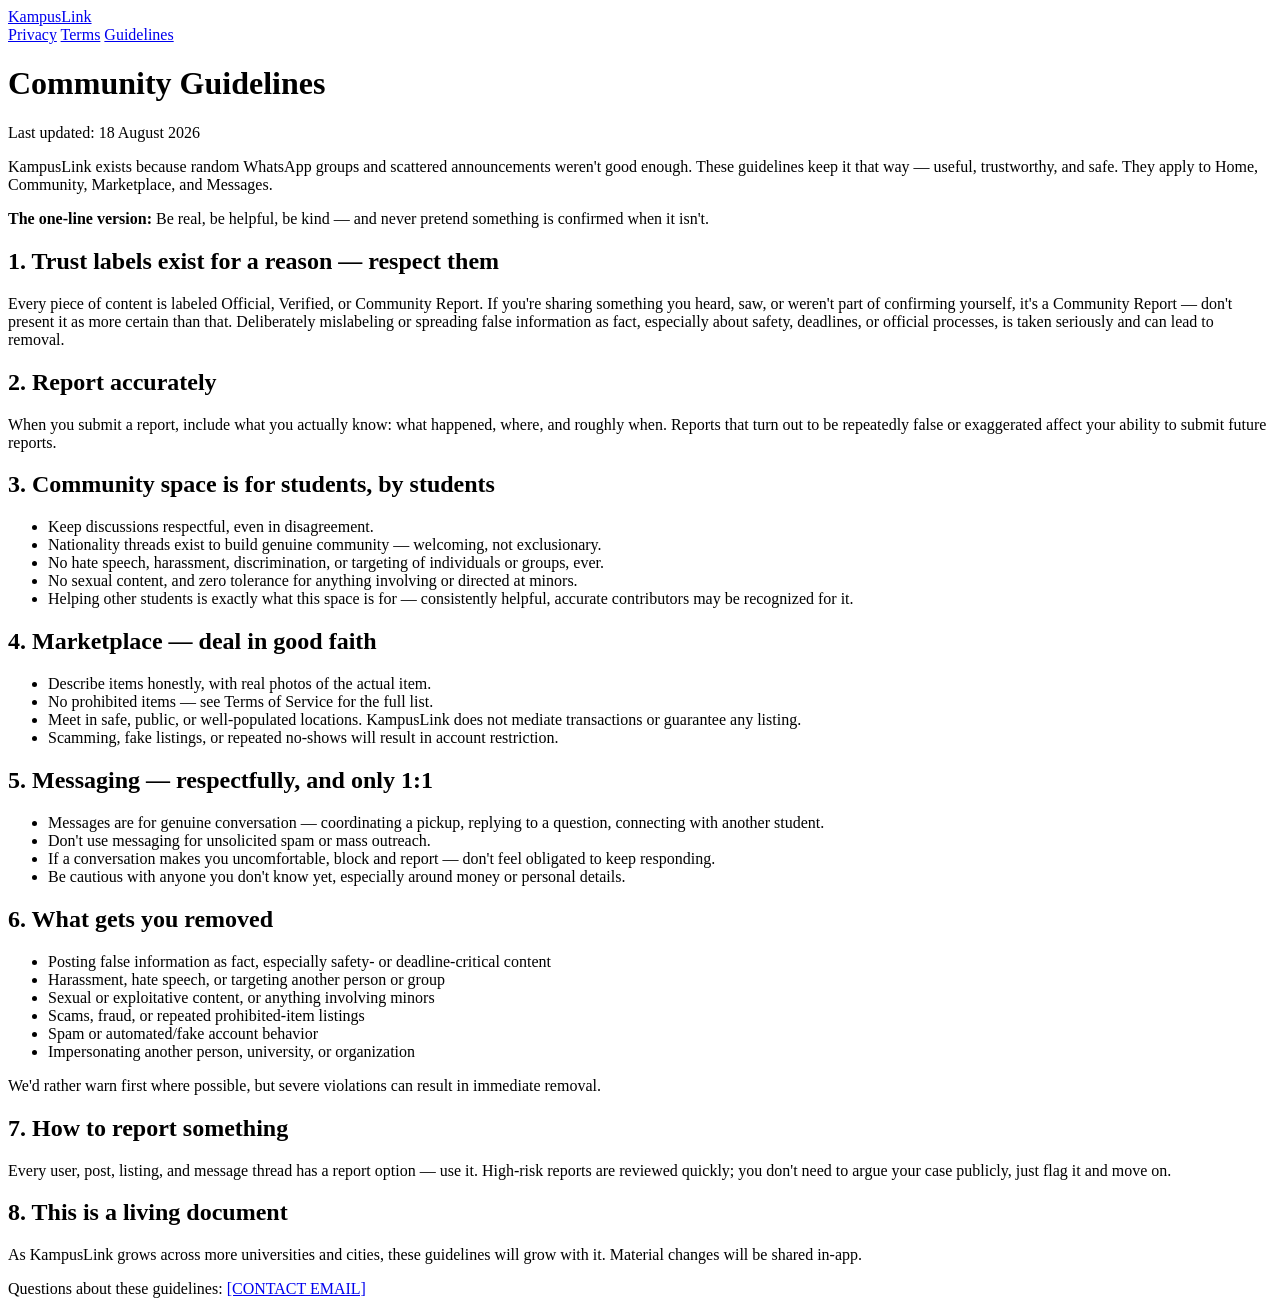
==== community-guidelines.html @ d46591ae "Add community guidelines document This document outlines the community guidelines for KampusLink, de" ====
<!DOCTYPE html>
<html lang="en">
<head>
<meta charset="UTF-8">
<meta name="viewport" content="width=device-width, initial-scale=1.0">
<title>Community Guidelines — KampusLink</title>
<link rel="stylesheet" href="styles.css">
</head>
<body>
<header>
  <a href="/" class="logo"><span class="dot"></span>KampusLink</a>
  <nav>
    <a href="privacy.html">Privacy</a>
    <a href="terms.html">Terms</a>
    <a href="community-guidelines.html" class="active">Guidelines</a>
  </nav>
</header>
<main>
  <h1>Community Guidelines</h1>
  <p class="updated">Last updated: 18 August 2026</p>

  <p>KampusLink exists because random WhatsApp groups and scattered announcements weren't good enough. These guidelines keep it that way — useful, trustworthy, and safe. They apply to Home, Community, Marketplace, and Messages.</p>

  <div class="card"><strong>The one-line version:</strong> Be real, be helpful, be kind — and never pretend something is confirmed when it isn't.</div>

  <h2>1. Trust labels exist for a reason — respect them</h2>
  <p>Every piece of content is labeled Official, Verified, or Community Report. If you're sharing something you heard, saw, or weren't part of confirming yourself, it's a Community Report — don't present it as more certain than that. Deliberately mislabeling or spreading false information as fact, especially about safety, deadlines, or official processes, is taken seriously and can lead to removal.</p>

  <h2>2. Report accurately</h2>
  <p>When you submit a report, include what you actually know: what happened, where, and roughly when. Reports that turn out to be repeatedly false or exaggerated affect your ability to submit future reports.</p>

  <h2>3. Community space is for students, by students</h2>
  <ul>
    <li>Keep discussions respectful, even in disagreement.</li>
    <li>Nationality threads exist to build genuine community — welcoming, not exclusionary.</li>
    <li>No hate speech, harassment, discrimination, or targeting of individuals or groups, ever.</li>
    <li>No sexual content, and zero tolerance for anything involving or directed at minors.</li>
    <li>Helping other students is exactly what this space is for — consistently helpful, accurate contributors may be recognized for it.</li>
  </ul>

  <h2>4. Marketplace — deal in good faith</h2>
  <ul>
    <li>Describe items honestly, with real photos of the actual item.</li>
    <li>No prohibited items — see Terms of Service for the full list.</li>
    <li>Meet in safe, public, or well-populated locations. KampusLink does not mediate transactions or guarantee any listing.</li>
    <li>Scamming, fake listings, or repeated no-shows will result in account restriction.</li>
  </ul>

  <h2>5. Messaging — respectfully, and only 1:1</h2>
  <ul>
    <li>Messages are for genuine conversation — coordinating a pickup, replying to a question, connecting with another student.</li>
    <li>Don't use messaging for unsolicited spam or mass outreach.</li>
    <li>If a conversation makes you uncomfortable, block and report — don't feel obligated to keep responding.</li>
    <li>Be cautious with anyone you don't know yet, especially around money or personal details.</li>
  </ul>

  <h2>6. What gets you removed</h2>
  <ul>
    <li>Posting false information as fact, especially safety- or deadline-critical content</li>
    <li>Harassment, hate speech, or targeting another person or group</li>
    <li>Sexual or exploitative content, or anything involving minors</li>
    <li>Scams, fraud, or repeated prohibited-item listings</li>
    <li>Spam or automated/fake account behavior</li>
    <li>Impersonating another person, university, or organization</li>
  </ul>
  <p>We'd rather warn first where possible, but severe violations can result in immediate removal.</p>

  <h2>7. How to report something</h2>
  <p>Every user, post, listing, and message thread has a report option — use it. High-risk reports are reviewed quickly; you don't need to argue your case publicly, just flag it and move on.</p>

  <h2>8. This is a living document</h2>
  <p>As KampusLink grows across more universities and cities, these guidelines will grow with it. Material changes will be shared in-app.</p>

  <div class="footer-note">Questions about these guidelines: <a href="mailto:hello@kampus-link.com">[CONTACT EMAIL]</a></div>
</main>
</body>
</html>
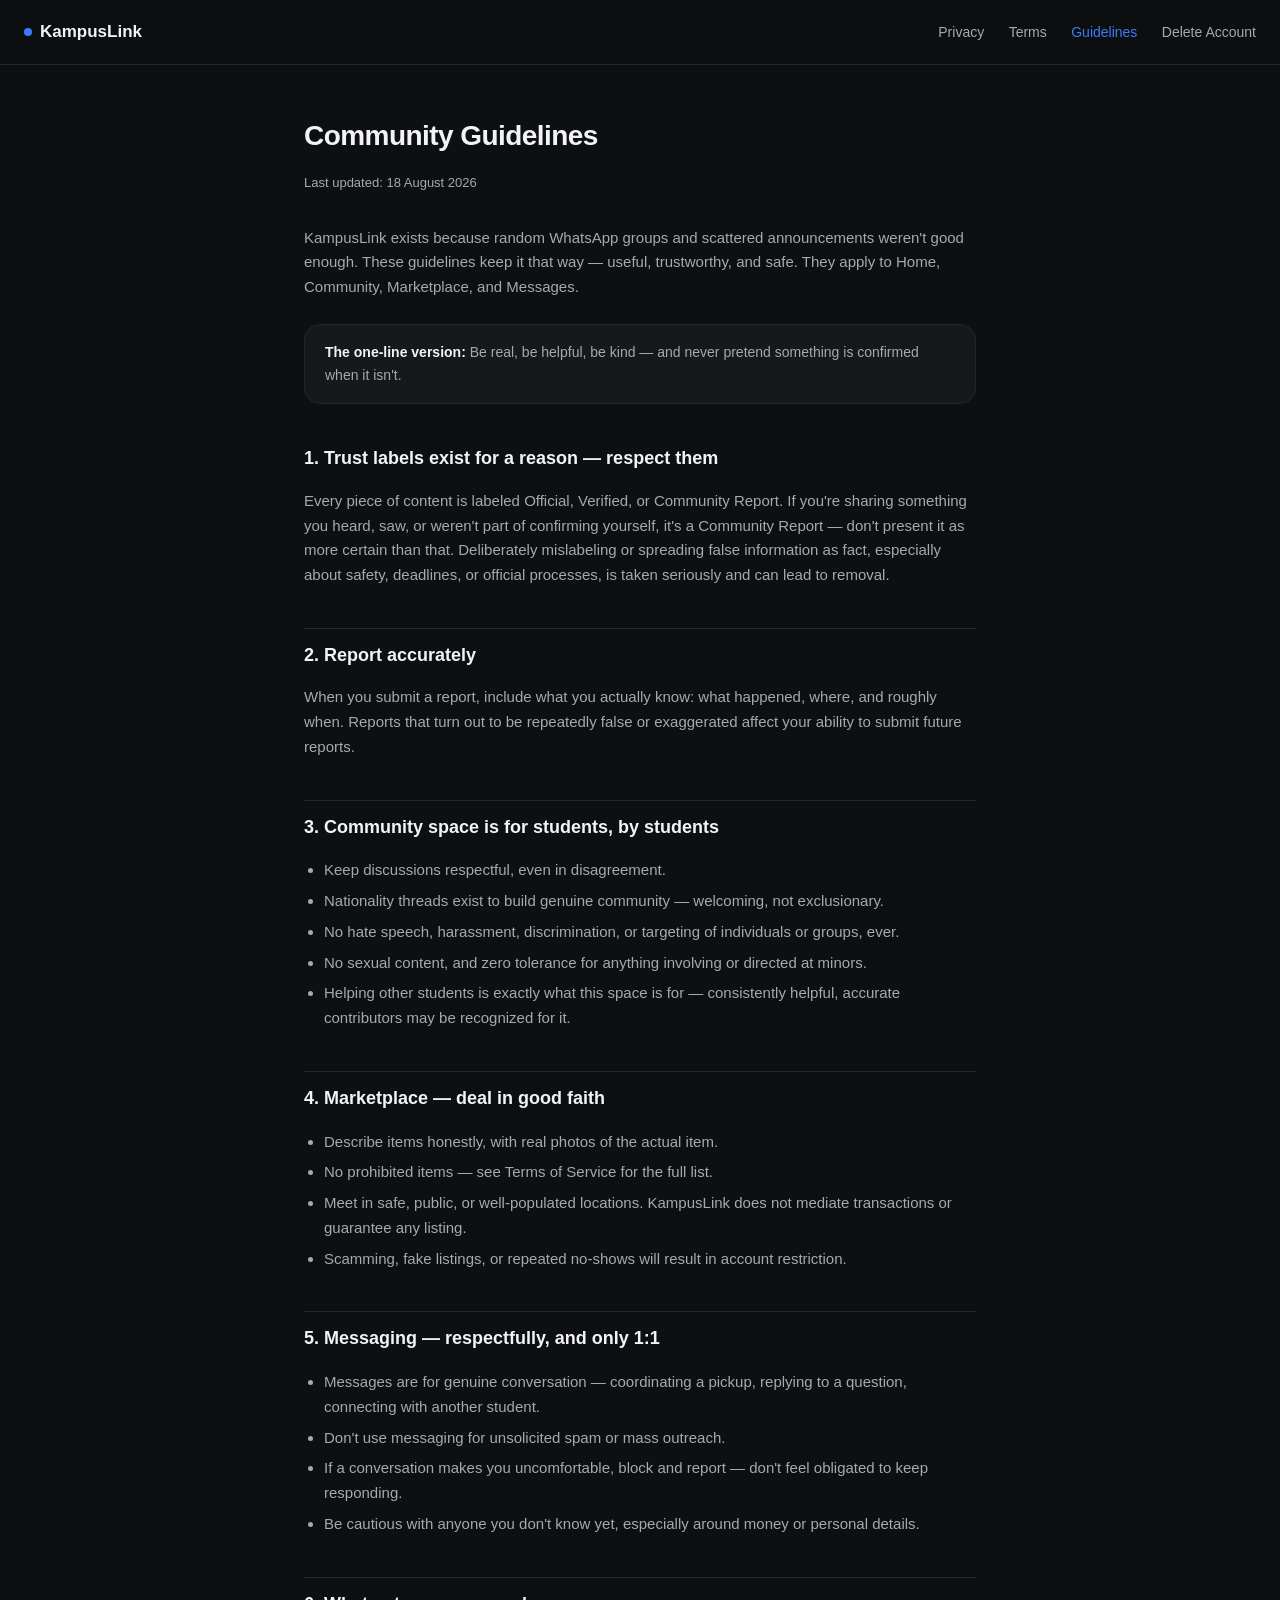
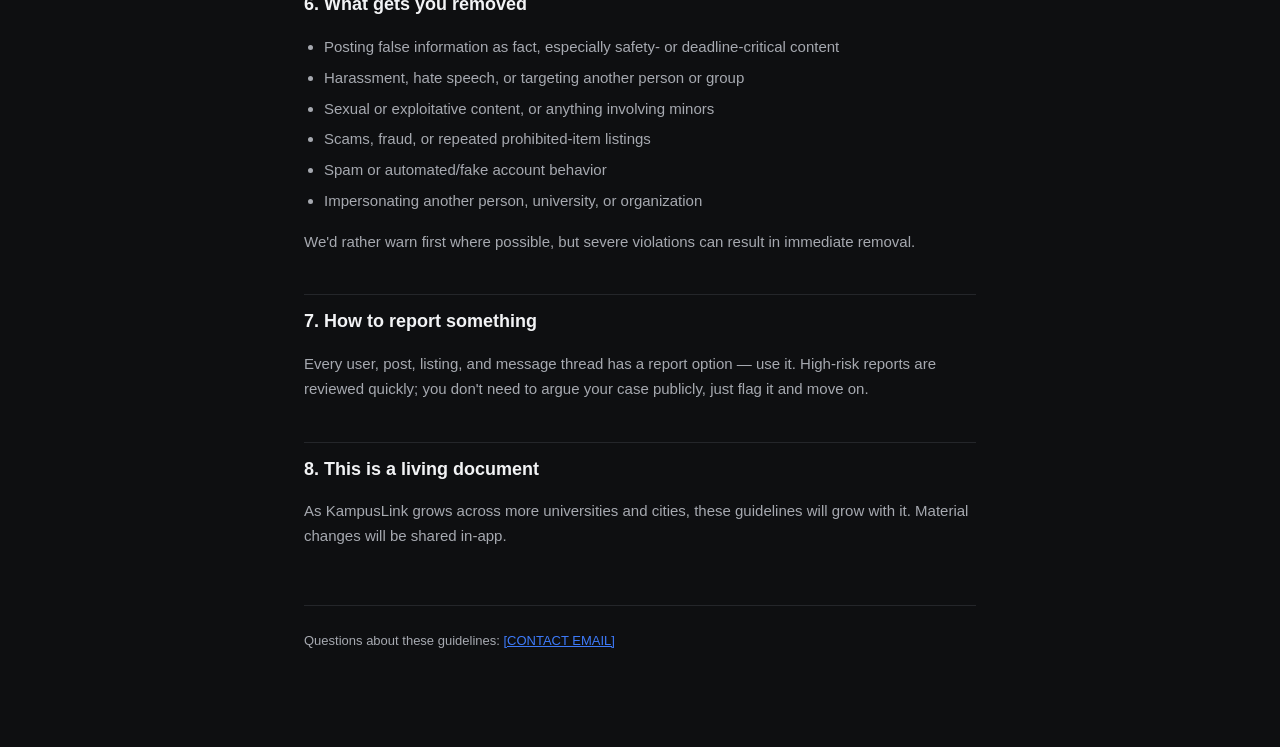
==== commit f509af9d: "Add 'Delete Account' link to navigation" ====
--- a/community-guidelines.html
+++ b/community-guidelines.html
@@ -13,6 +13,7 @@
     <a href="privacy.html">Privacy</a>
     <a href="terms.html">Terms</a>
     <a href="community-guidelines.html" class="active">Guidelines</a>
+    <a href="delete-account.html">Delete Account</a>
   </nav>
 </header>
 <main>
--- a/styles.css
+++ b/styles.css
@@ -0,0 +1,136 @@
+:root {
+  --bg: #0E0F11;
+  --surface: #17181B;
+  --border: #24262A;
+  --accent: #3E7BFA;
+  --text: #F2F3F5;
+  --text-secondary: #A6A9B0;
+  --danger: #D9534F;
+}
+
+* { box-sizing: border-box; }
+
+body {
+  margin: 0;
+  background: var(--bg);
+  color: var(--text);
+  font-family: -apple-system, "SF Pro Text", "Inter", "Segoe UI", Roboto, sans-serif;
+  line-height: 1.65;
+}
+
+header {
+  position: sticky;
+  top: 0;
+  background: rgba(14,15,17,0.9);
+  backdrop-filter: blur(8px);
+  border-bottom: 1px solid var(--border);
+  padding: 18px 24px;
+  display: flex;
+  align-items: center;
+  justify-content: space-between;
+  z-index: 10;
+}
+
+header .logo {
+  font-weight: 600;
+  font-size: 17px;
+  color: var(--text);
+  text-decoration: none;
+  display: flex;
+  align-items: center;
+  gap: 8px;
+}
+
+header .logo span.dot {
+  width: 8px;
+  height: 8px;
+  border-radius: 50%;
+  background: var(--accent);
+  display: inline-block;
+}
+
+header nav a {
+  color: var(--text-secondary);
+  text-decoration: none;
+  font-size: 14px;
+  margin-left: 20px;
+}
+
+header nav a:hover, header nav a.active { color: var(--accent); }
+
+main {
+  max-width: 720px;
+  margin: 0 auto;
+  padding: 48px 24px 96px;
+}
+
+.updated {
+  color: var(--text-secondary);
+  font-size: 13px;
+  margin-bottom: 32px;
+}
+
+h1 {
+  font-size: 28px;
+  font-weight: 600;
+  margin: 0 0 8px;
+  letter-spacing: -0.02em;
+}
+
+h2 {
+  font-size: 18px;
+  font-weight: 600;
+  margin: 40px 0 12px;
+  padding-top: 12px;
+  border-top: 1px solid var(--border);
+}
+
+h2:first-of-type { border-top: none; padding-top: 0; }
+
+p, li { color: var(--text); font-size: 15px; }
+p { color: var(--text-secondary); }
+strong { color: var(--text); }
+
+ul { padding-left: 20px; }
+li { margin-bottom: 6px; color: var(--text-secondary); }
+
+.card {
+  background: var(--surface);
+  border: 1px solid var(--border);
+  border-radius: 16px;
+  padding: 16px 20px;
+  margin: 24px 0;
+  font-size: 14px;
+  color: var(--text-secondary);
+}
+
+.footer-note {
+  margin-top: 56px;
+  padding-top: 24px;
+  border-top: 1px solid var(--border);
+  font-size: 13px;
+  color: var(--text-secondary);
+}
+
+a { color: var(--accent); }
+
+.home-links {
+  display: flex;
+  flex-direction: column;
+  gap: 12px;
+  margin-top: 32px;
+}
+
+.home-links a {
+  background: var(--surface);
+  border: 1px solid var(--border);
+  border-radius: 14px;
+  padding: 16px 20px;
+  text-decoration: none;
+  color: var(--text);
+  font-size: 15px;
+  font-weight: 500;
+  display: block;
+}
+
+.home-links a:hover { border-color: var(--accent); }
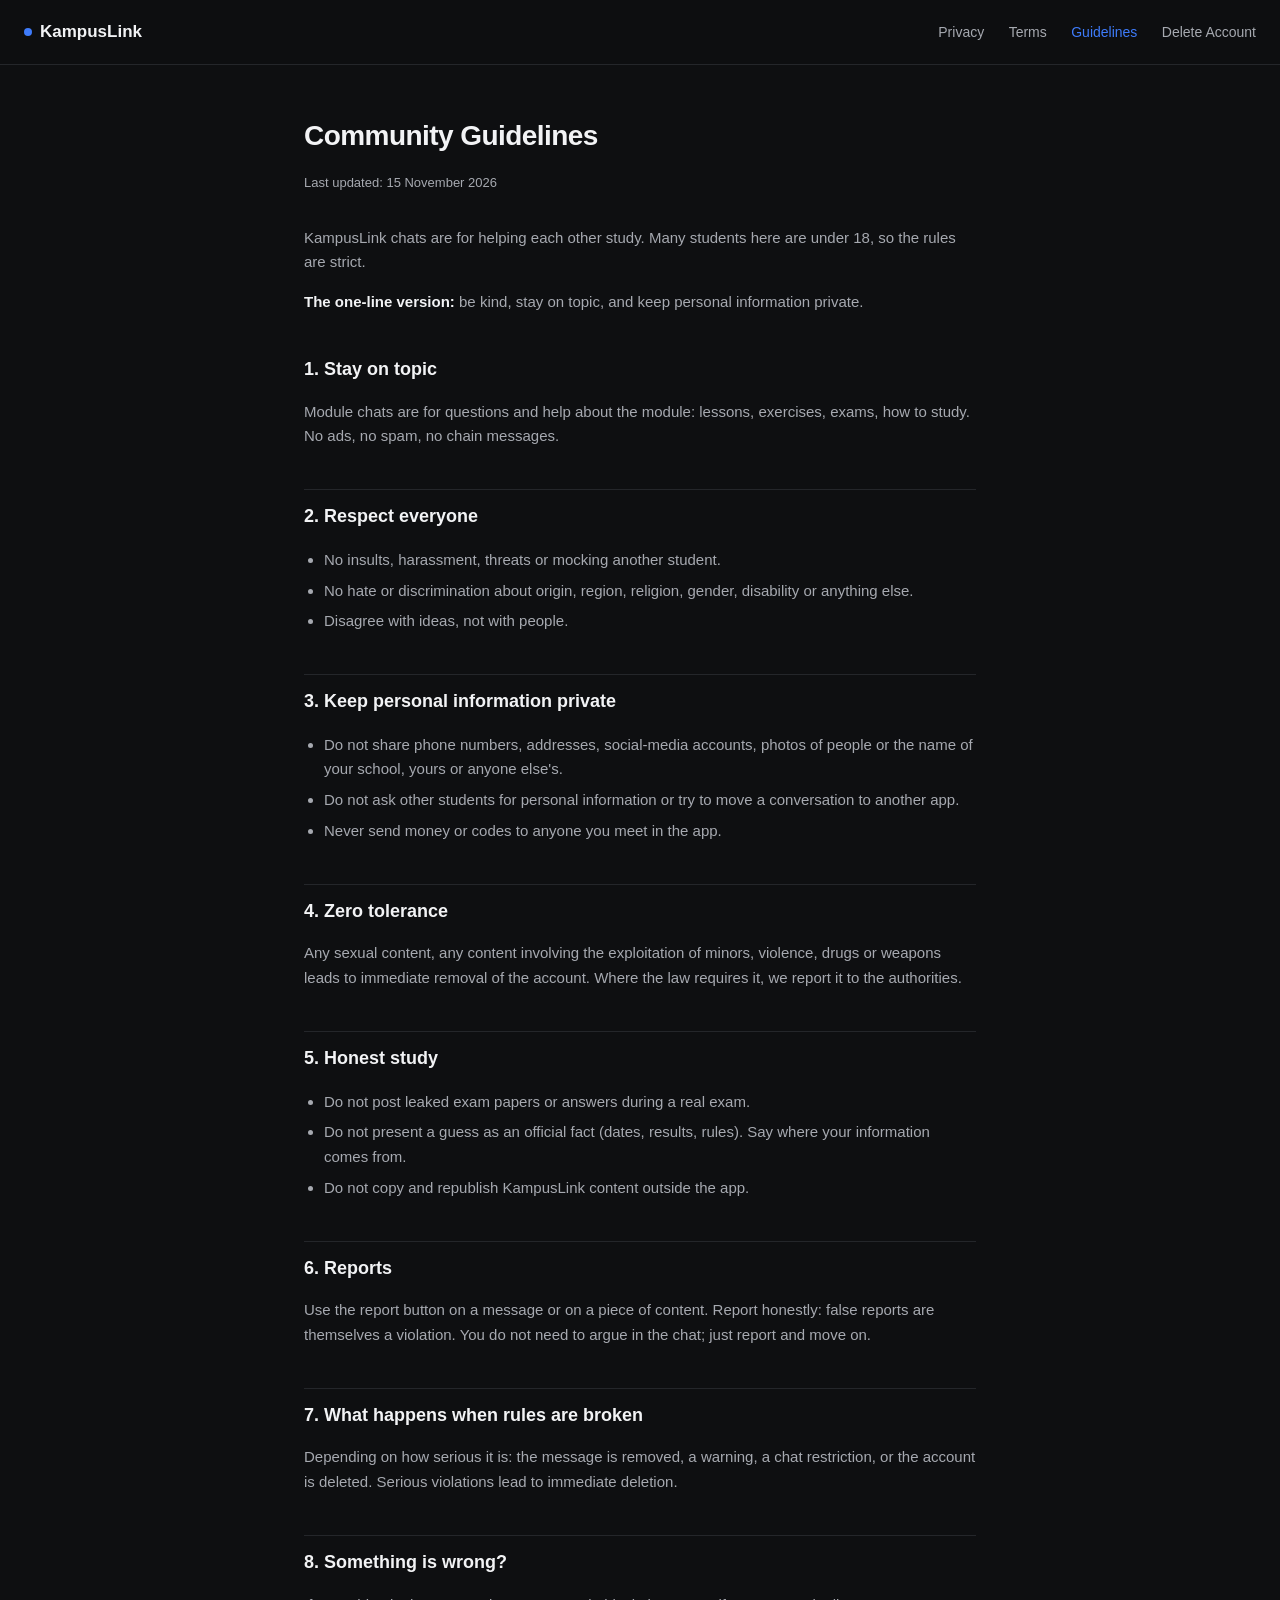
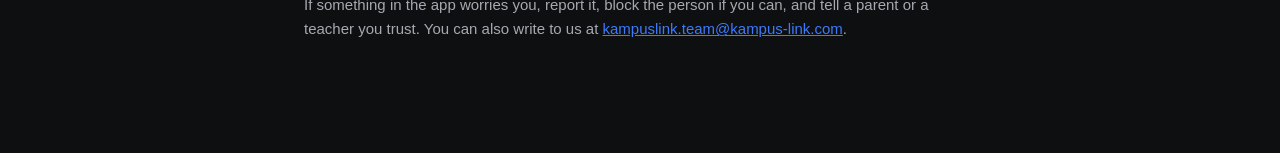
==== commit f0526f51: "Update community guidelines and last updated date" ====
--- a/community-guidelines.html
+++ b/community-guidelines.html
@@ -18,61 +18,47 @@
 </header>
 <main>
   <h1>Community Guidelines</h1>
-  <p class="updated">Last updated: 18 August 2026</p>
+  <p class="updated">Last updated: 15 November 2026</p>
 
-  <p>KampusLink exists because random WhatsApp groups and scattered announcements weren't good enough. These guidelines keep it that way — useful, trustworthy, and safe. They apply to Home, Community, Marketplace, and Messages.</p>
+  <p>KampusLink chats are for helping each other study. Many students here are under 18, so the rules are strict.</p>
+  <p><strong>The one-line version:</strong> be kind, stay on topic, and keep personal information private.</p>
 
-  <div class="card"><strong>The one-line version:</strong> Be real, be helpful, be kind — and never pretend something is confirmed when it isn't.</div>
+  <h2>1. Stay on topic</h2>
+  <p>Module chats are for questions and help about the module: lessons, exercises, exams, how to study. No ads, no spam, no chain messages.</p>
 
-  <h2>1. Trust labels exist for a reason — respect them</h2>
-  <p>Every piece of content is labeled Official, Verified, or Community Report. If you're sharing something you heard, saw, or weren't part of confirming yourself, it's a Community Report — don't present it as more certain than that. Deliberately mislabeling or spreading false information as fact, especially about safety, deadlines, or official processes, is taken seriously and can lead to removal.</p>
-
-  <h2>2. Report accurately</h2>
-  <p>When you submit a report, include what you actually know: what happened, where, and roughly when. Reports that turn out to be repeatedly false or exaggerated affect your ability to submit future reports.</p>
-
-  <h2>3. Community space is for students, by students</h2>
+  <h2>2. Respect everyone</h2>
   <ul>
-    <li>Keep discussions respectful, even in disagreement.</li>
-    <li>Nationality threads exist to build genuine community — welcoming, not exclusionary.</li>
-    <li>No hate speech, harassment, discrimination, or targeting of individuals or groups, ever.</li>
-    <li>No sexual content, and zero tolerance for anything involving or directed at minors.</li>
-    <li>Helping other students is exactly what this space is for — consistently helpful, accurate contributors may be recognized for it.</li>
+    <li>No insults, harassment, threats or mocking another student.</li>
+    <li>No hate or discrimination about origin, region, religion, gender, disability or anything else.</li>
+    <li>Disagree with ideas, not with people.</li>
   </ul>
 
-  <h2>4. Marketplace — deal in good faith</h2>
+  <h2>3. Keep personal information private</h2>
   <ul>
-    <li>Describe items honestly, with real photos of the actual item.</li>
-    <li>No prohibited items — see Terms of Service for the full list.</li>
-    <li>Meet in safe, public, or well-populated locations. KampusLink does not mediate transactions or guarantee any listing.</li>
-    <li>Scamming, fake listings, or repeated no-shows will result in account restriction.</li>
+    <li>Do not share phone numbers, addresses, social-media accounts, photos of people or the name of your school, yours or anyone else's.</li>
+    <li>Do not ask other students for personal information or try to move a conversation to another app.</li>
+    <li>Never send money or codes to anyone you meet in the app.</li>
   </ul>
 
-  <h2>5. Messaging — respectfully, and only 1:1</h2>
+  <h2>4. Zero tolerance</h2>
+  <p>Any sexual content, any content involving the exploitation of minors, violence, drugs or weapons leads to immediate removal of the account. Where the law requires it, we report it to the authorities.</p>
+
+  <h2>5. Honest study</h2>
   <ul>
-    <li>Messages are for genuine conversation — coordinating a pickup, replying to a question, connecting with another student.</li>
-    <li>Don't use messaging for unsolicited spam or mass outreach.</li>
-    <li>If a conversation makes you uncomfortable, block and report — don't feel obligated to keep responding.</li>
-    <li>Be cautious with anyone you don't know yet, especially around money or personal details.</li>
+    <li>Do not post leaked exam papers or answers during a real exam.</li>
+    <li>Do not present a guess as an official fact (dates, results, rules). Say where your information comes from.</li>
+    <li>Do not copy and republish KampusLink content outside the app.</li>
   </ul>
 
-  <h2>6. What gets you removed</h2>
-  <ul>
-    <li>Posting false information as fact, especially safety- or deadline-critical content</li>
-    <li>Harassment, hate speech, or targeting another person or group</li>
-    <li>Sexual or exploitative content, or anything involving minors</li>
-    <li>Scams, fraud, or repeated prohibited-item listings</li>
-    <li>Spam or automated/fake account behavior</li>
-    <li>Impersonating another person, university, or organization</li>
-  </ul>
-  <p>We'd rather warn first where possible, but severe violations can result in immediate removal.</p>
+  <h2>6. Reports</h2>
+  <p>Use the report button on a message or on a piece of content. Report honestly: false reports are themselves a violation. You do not need to argue in the chat; just report and move on.</p>
 
-  <h2>7. How to report something</h2>
-  <p>Every user, post, listing, and message thread has a report option — use it. High-risk reports are reviewed quickly; you don't need to argue your case publicly, just flag it and move on.</p>
+  <h2>7. What happens when rules are broken</h2>
+  <p>Depending on how serious it is: the message is removed, a warning, a chat restriction, or the account is deleted. Serious violations lead to immediate deletion.</p>
 
-  <h2>8. This is a living document</h2>
-  <p>As KampusLink grows across more universities and cities, these guidelines will grow with it. Material changes will be shared in-app.</p>
+  <h2>8. Something is wrong?</h2>
+  <p>If something in the app worries you, report it, block the person if you can, and tell a parent or a teacher you trust. You can also write to us at <a href="mailto:hello@kampus-link.com">kampuslink.team@kampus-link.com</a>.</p>
 
-  <div class="footer-note">Questions about these guidelines: <a href="mailto:hello@kampus-link.com">[CONTACT EMAIL]</a></div>
 </main>
 </body>
 </html>
